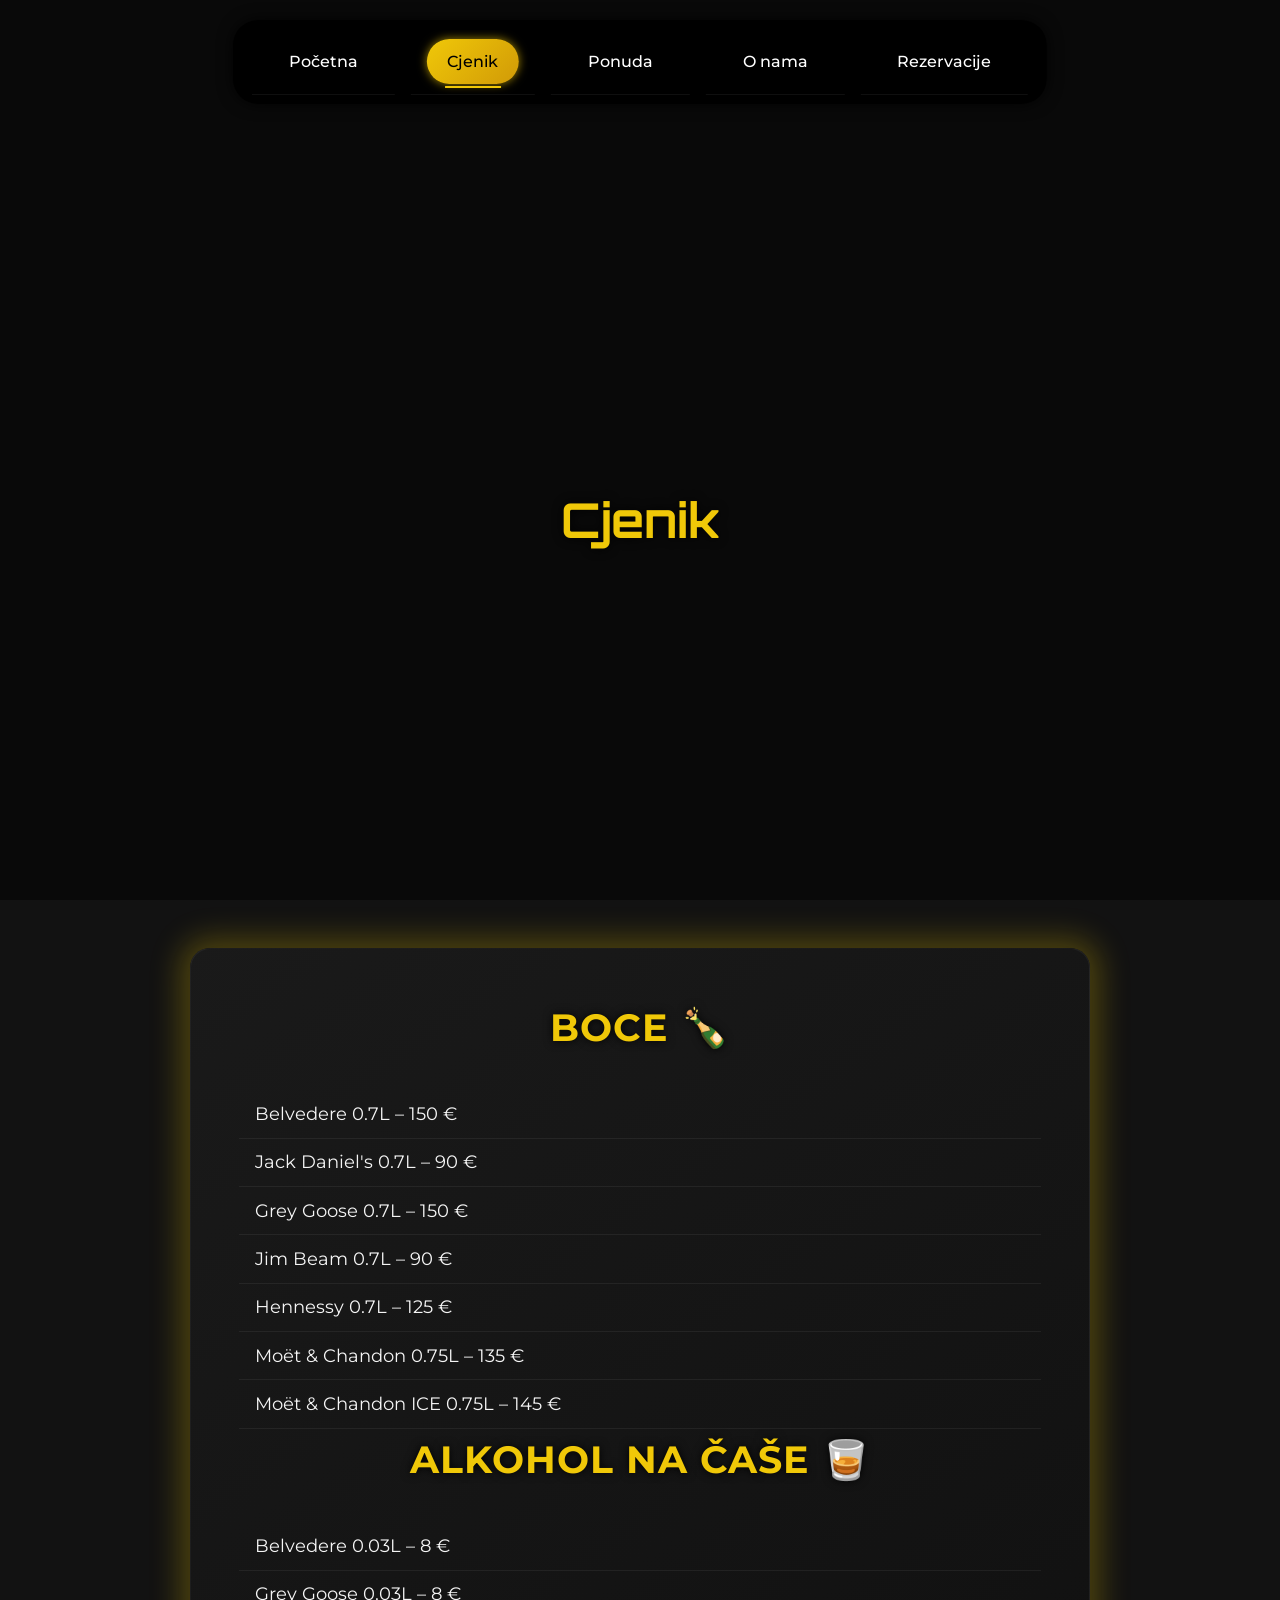
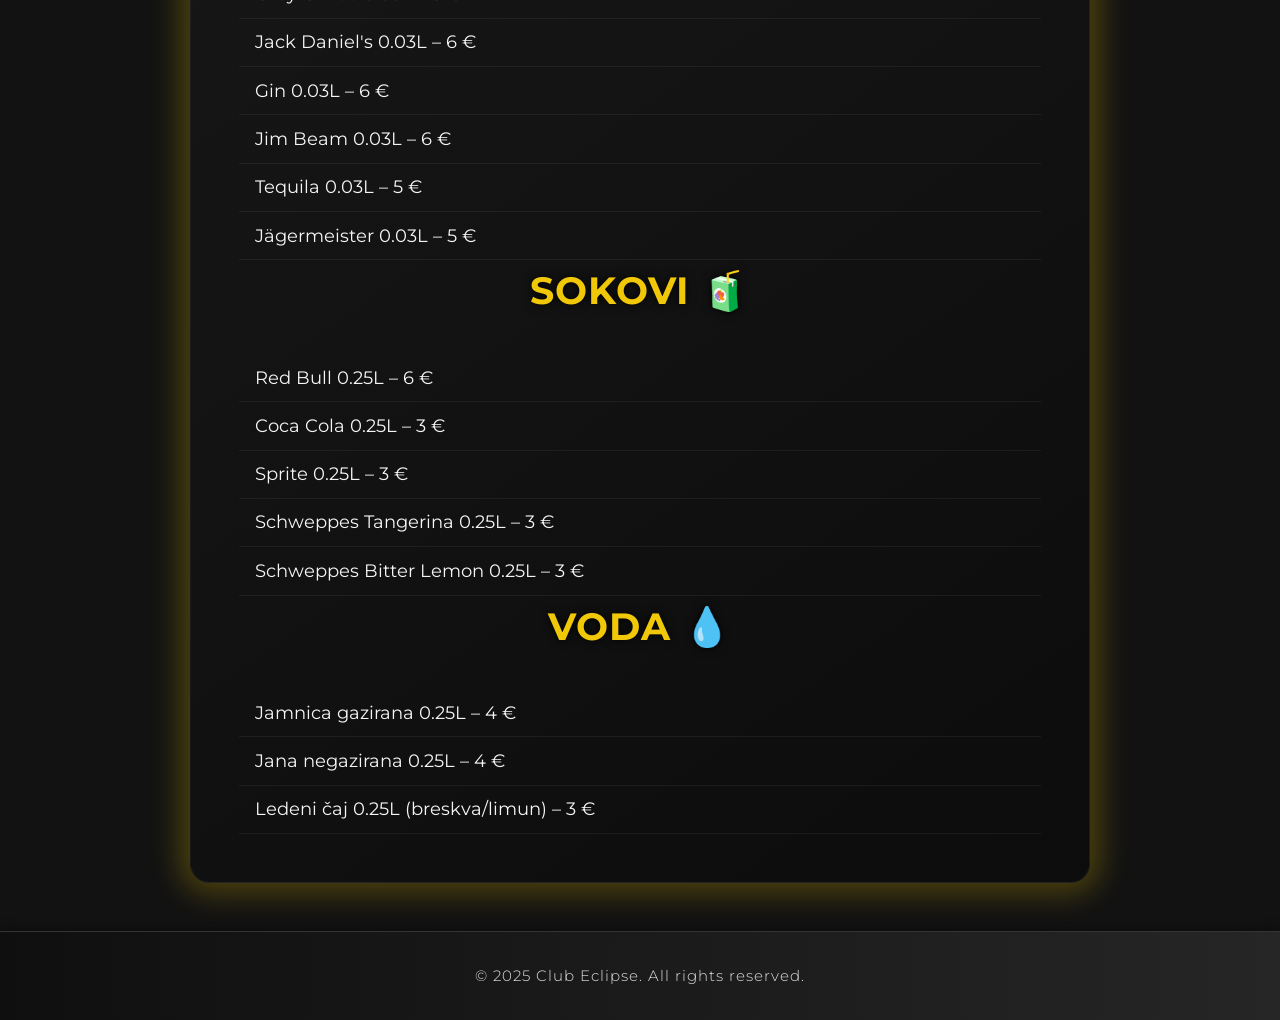
==== cjenik.html @ 38d71d37 "Add files via upload" ====
<!DOCTYPE html>
<html lang="hr">
<head>
  <meta charset="UTF-8">
  <meta name="viewport" content="width=device-width, initial-scale=1.0">
  <title>Cjenik | Club Eclipse</title>
  <link rel="stylesheet" href="style.css">
  <link href="https://fonts.googleapis.com/css2?family=Orbitron:wght@600&family=Montserrat&display=swap" rel="stylesheet">
</head>
<body>
  <header class="hero" style="background-image: url('img/club-bg.jpg');">
    <div class="overlay"></div>
    <nav class="navbar">
      <ul>
        <li><a href="index.html">Početna</a></li>
        <li><a href="cjenik.html" class="active">Cjenik</a></li>
        <li><a href="ponuda.html">Ponuda</a></li>
        <li><a href="onama.html">O nama</a></li>
        <li><a href="rezervacije.html">Rezervacije</a></li>
      </ul>
    </nav>
    <div class="page-title">
      <h1>Cjenik</h1>
    </div>
  </header>

  <section class="menu-section">
    <h2>Boce 🍾</h2>
    <ul class="menu-list">
      <li>Belvedere 0.7L – 150 €</li>
      <li>Jack Daniel's 0.7L – 90 €</li>
      <li>Grey Goose 0.7L – 150 €</li>
      <li>Jim Beam 0.7L – 90 €</li>
      <li>Hennessy 0.7L – 125 €</li>
      <li>Moët & Chandon 0.75L – 135 €</li>
      <li>Moët & Chandon ICE 0.75L – 145 €</li>
    </ul>

    <h2>Alkohol na čaše 🥃
    </h2>
    <ul class="menu-list">
      <li>Belvedere 0.03L – 8 €</li>
      <li>Grey Goose 0.03L – 8 €</li>
      <li>Jack Daniel's 0.03L – 6 €</li>
      <li>Gin 0.03L – 6 €</li>
      <li>Jim Beam 0.03L – 6 €</li>
      <li>Tequila 0.03L – 5 €</li>
      <li>Jägermeister 0.03L – 5 €</li>
    </ul>

    <h2>Sokovi 🧃</h2>
    <ul class="menu-list">
      <li>Red Bull 0.25L – 6 €</li>
      <li>Coca Cola 0.25L – 3 €</li>
      <li>Sprite 0.25L – 3 €</li>
      <li>Schweppes Tangerina 0.25L – 3 €</li>
      <li>Schweppes Bitter Lemon 0.25L – 3 €</li>
    </ul>

    <h2>Voda 💧</h2>
    <ul class="menu-list">
      <li>Jamnica gazirana 0.25L – 4 €</li>
      <li>Jana negazirana 0.25L – 4 €</li>
      <li>Ledeni čaj 0.25L (breskva/limun) – 3 €</li>
    </ul>
  </section>

  <footer>
    <p>&copy; 2025 Club Eclipse. All rights reserved.</p>
  </footer>
</body>
</html>
---- style.css ----
* {
    margin: 0;
    padding: 0;
    box-sizing: border-box;
}
  
body {
    font-family: 'Montserrat', sans-serif;
    background-color: #121212;
    color: #f5f5f5;
    line-height: 1.6;
    overflow-x: hidden;
    scroll-behavior: smooth;
}

header.hero {
    height: 100vh;
    background-size: cover;
    background-position: center;
    position: relative;
    display: flex;
    flex-direction: column;
    justify-content: center;
    align-items: center;
    text-align: center;
    animation: fadeIn 0.3s ease-in;
}

@keyframes fadeIn {
    from { opacity: 0; }
    to { opacity: 1; }
}

header.hero .overlay {
    position: absolute;
    top: 0;
    left: 0;
    width: 100%;
    height: 100%;
    background: rgba(0, 0, 0, 0.5);
    z-index: 1;
}

.hero-text {
    position: relative;
    z-index: 2;
    color: #f0c808;
    text-shadow: 0 0 15px #000;
    animation: slideDown 0.6s ease-out;
}

@keyframes slideDown {
    from { transform: translateY(-30px); opacity: 0; }
    to { transform: translateY(0); opacity: 1; }
}

.hero-text h1 {
    font-family: 'Orbitron', sans-serif;
    font-size: 4.5rem;
    margin-bottom: 0.5rem;
}

.hero-text .slogan {
    font-size: 1.5rem;
    color: #f5f5dc;
    font-style: italic;
}

.page-title {
    position: relative;
    z-index: 2;
    padding-top: 140px;
    text-align: center;
}

.page-title h1 {
    font-family: 'Orbitron', sans-serif;
    font-size: 3rem;
    color: #f0c808;
    text-shadow: 0 0 12px #000;
}

.navbar {
    position: fixed;
    top: 20px;
    left: 50%;
    transform: translateX(-50%);
    z-index: 9999;
    background: rgba(0, 0, 0, 0.95);
    border-radius: 25px;
    box-shadow: 0 0 15px rgba(0, 0, 0, 0.8);
    padding: 0.6rem 1.2rem;
    max-width: 95vw;
    width: auto;
}

.navbar ul {
    list-style: none;
    display: flex;
    gap: 1rem;
    margin: 0;
    padding: 0;
    flex-wrap: nowrap;
    overflow-x: auto;
    -webkit-overflow-scrolling: touch;
    background: transparent;
}

.navbar ul::-webkit-scrollbar {
    height: 6px;
}

.navbar ul::-webkit-scrollbar-thumb {
    background: #f0c808aa;
    border-radius: 3px;
}

.navbar ul::-webkit-scrollbar-track {
    background: transparent;
}

.navbar a {
    text-decoration: none;
    color: #fff;
    padding: 0.6rem 1.3rem;
    border-radius: 30px;
    font-weight: 500;
    transition: all 0.15s ease-in-out;
    white-space: nowrap;
    display: inline-block;
    position: relative;
    font-size: 1rem;
}

.navbar a::after {
    content: '';
    position: absolute;
    bottom: -4px;
    left: 50%;
    transform: translateX(-50%);
    width: 0;
    height: 2px;
    background: #f0c808;
    transition: width 0.15s;
}

.navbar a:hover::after,
.navbar a.active::after {
    width: 60%;
}

.navbar a:hover,
.navbar a.active {
    background: linear-gradient(135deg, #f0c808, #d19a07);
    color: #000;
    box-shadow: 0 0 10px #f0c808aa;
}

.intro,
.menu-section,
.offers-section,
.about-section,
.reservation-section {
    margin: 3rem auto;
    padding: 3rem;
    max-width: 900px;
    border-radius: 20px;
    text-align: center;
    background: linear-gradient(145deg, rgba(28, 28, 28, 0.85), rgba(12, 12, 12, 0.85));
    backdrop-filter: blur(10px);
    border: 1px solid rgba(255, 255, 255, 0.05);
    
    box-shadow: 0 0 30px 10px rgba(255, 215, 0, 0.25);
    transition: none;
}

.intro h2,
.menu-section h2,
.offers-section h2,
.about-section h2,
.reservation-section h2 {
    font-size: 2.4rem;
    margin-bottom: 1.2rem;
    color: #f0c808;
    text-transform: uppercase;
    letter-spacing: 1px;
    text-shadow: 0 0 10px #000;
}

ul.menu-list,
ul.offer-list {
    list-style: none;
    padding: 0;
    text-align: left;
    margin-top: 2rem;
}

ul li {
    padding: 0.6rem 1rem;
    border-bottom: 1px solid rgba(255, 255, 255, 0.06);
    font-size: 1.1rem;
    transition: background 0.15s ease;
}

ul li:hover {
    background: rgba(255, 255, 255, 0.03);
}

form {
    display: flex;
    flex-direction: column;
    gap: 1rem;
    margin-top: 2rem;
    animation: fadeIn 0.8s ease-in;
}

input,
select,
button {
    padding: 0.7rem;
    border: none;
    border-radius: 6px;
    font-size: 1rem;
}

input,
select {
    background-color: #333;
    color: #fff;
}

button {
    background: linear-gradient(135deg, #f0c808, #d19a07);
    color: #000;
    font-weight: 700;
    font-size: 1.1rem;
    padding: 0.9rem 1.2rem;
    border: none;
    border-radius: 10px;
    cursor: pointer;
    transition: all 0.3s ease;
    text-shadow: 0 0 4px rgba(0,0,0,0.2);
    letter-spacing: 0.05em;
}

button:hover {
    background: linear-gradient(135deg, #d19a07, #f0c808);
    transform: translateY(-2px);
    color: #111;
}

button:active {
    transform: translateY(1px);
    box-shadow: 0 3px 6px rgba(240, 200, 8, 0.7);
}

footer {
    background: linear-gradient(to right, rgba(15, 15, 15, 0.9), rgba(40, 40, 40, 0.9));
    padding: 2rem;
    text-align: center;
    font-size: 0.95rem;
    color: #f5f5f5;
    border-top: 1px solid #333;
    box-shadow: 0 -2px 10px rgba(0, 0, 0, 0.4);
    font-weight: 300;
    letter-spacing: 1px;
}

footer p {
    margin: 0;
    opacity: 0.9;
}

@media (max-width: 768px) {
    .hero-text h1,
    .page-title h1 {
        font-size: 2.8rem;
    }

    .hero-text .slogan {
        font-size: 1.1rem;
    }

    .navbar ul {
        flex-direction: row !important;
        overflow-x: auto;
        -webkit-overflow-scrolling: touch;
        gap: 0.6rem;
        padding: 0.5rem 1rem;
        justify-content: flex-start;
        white-space: nowrap;
    }

    .navbar a {
        white-space: nowrap;
        width: auto;
        padding: 0.5rem 1rem;
        font-size: 1rem;
        display: inline-block;
        box-sizing: border-box;
        text-align: center;
    }

    .intro,
    .menu-section,
    .offers-section,
    .about-section,
    .reservation-section {
        padding: 2rem 1.5rem;
        max-width: 95%;
        margin: 2rem auto;
    }

    form {
        gap: 0.8rem;
    }

    input,
    select,
    button {
        font-size: 1rem;
        padding: 0.8rem;
    }

    button {
        font-size: 1.1rem;
    }
}

@media (max-width: 480px) {
    .page-title h1 {
        font-size: 2rem;
    }

    .intro h2,
    .menu-section h2,
    .offers-section h2,
    .about-section h2,
    .reservation-section h2 {
        font-size: 1.8rem;
    }

    .navbar ul {
        gap: 0.5rem;
        padding: 0.4rem 1rem;
    }

    .navbar a {
        font-size: 0.95rem;
        padding: 0.45rem 1rem;
        white-space: nowrap;
        text-align: center;
        width: auto;
        box-sizing: border-box;
    }

    input,
    select,
    button {
        font-size: 0.95rem;
        padding: 0.7rem;
    }

    button {
        font-size: 1rem;
    }
}

@media (max-width: 430px) {
  .navbar {
    max-width: 98vw;
    padding-left: 0.5rem;
    padding-right: 0.8rem;
  }

  .navbar ul {
    padding-right: 0.5rem;
    scroll-padding-right: 1rem;
  }

  .navbar a {
    font-size: 0.9rem;
    padding: 0.4rem 0.8rem;
  }
}

@media (max-width: 360px) {
  header.hero {
    padding: 0 1rem;
    height: auto;
  }

  .hero-text h1 {
    font-size: 2rem;
  }

  .hero-text .slogan {
    font-size: 1rem;
  }

  .navbar {
    left: 0 !important;
    transform: none !important;
    width: 100vw;
    padding: 0 0.5rem;
  }

  .navbar ul {
    justify-content: center;
    padding: 0.3rem 0.5rem;
    background: rgba(0,0,0,0.95);
    border-radius: 0;
    box-shadow: none;
    gap: 0.4rem;
  }

  .navbar a {
    padding: 0.4rem 0.7rem;
    font-size: 0.9rem;
  }

  .intro,
  .menu-section,
  .offers-section,
  .about-section,
  .reservation-section {
    padding: 1.5rem 1rem;
    max-width: 100%;
  }
}

.about-section {
    padding: 3rem 3rem 4rem 3rem;
}

.about-box {
    background: rgba(20, 20, 20, 0.85);
    border-radius: 15px;
    padding: 30px 40px;
    max-width: 700px;
    margin: 40px auto 0 auto;
    color: #eee;
    font-family: 'Montserrat', sans-serif;
    font-size: 1.15rem;
    line-height: 1.7;
    text-align: center;
    user-select: text;
    transition: box-shadow 0.3s ease;
}

.about-box p {
    margin-bottom: 2rem;
    letter-spacing: 0.03em;
    color: #ddd;
}

.about-box strong {
    color: #ffd700;
    font-weight: 700;
    font-size: 1.25rem;
    display: block;
    margin-top: 1.8rem;
    margin-bottom: 0.8rem;
    letter-spacing: 0.07em;
    text-transform: uppercase;
    font-family: 'Orbitron', sans-serif;
}

.about-box a {
    color: #1e90ff;
    text-decoration: none;
    transition: color 0.3s ease;
}

.about-box a:hover {
    color: #ffd700;
    text-decoration: underline;
}

.about-box p:first-of-type {
    text-align: justify;
    text-justify: inter-word;
}
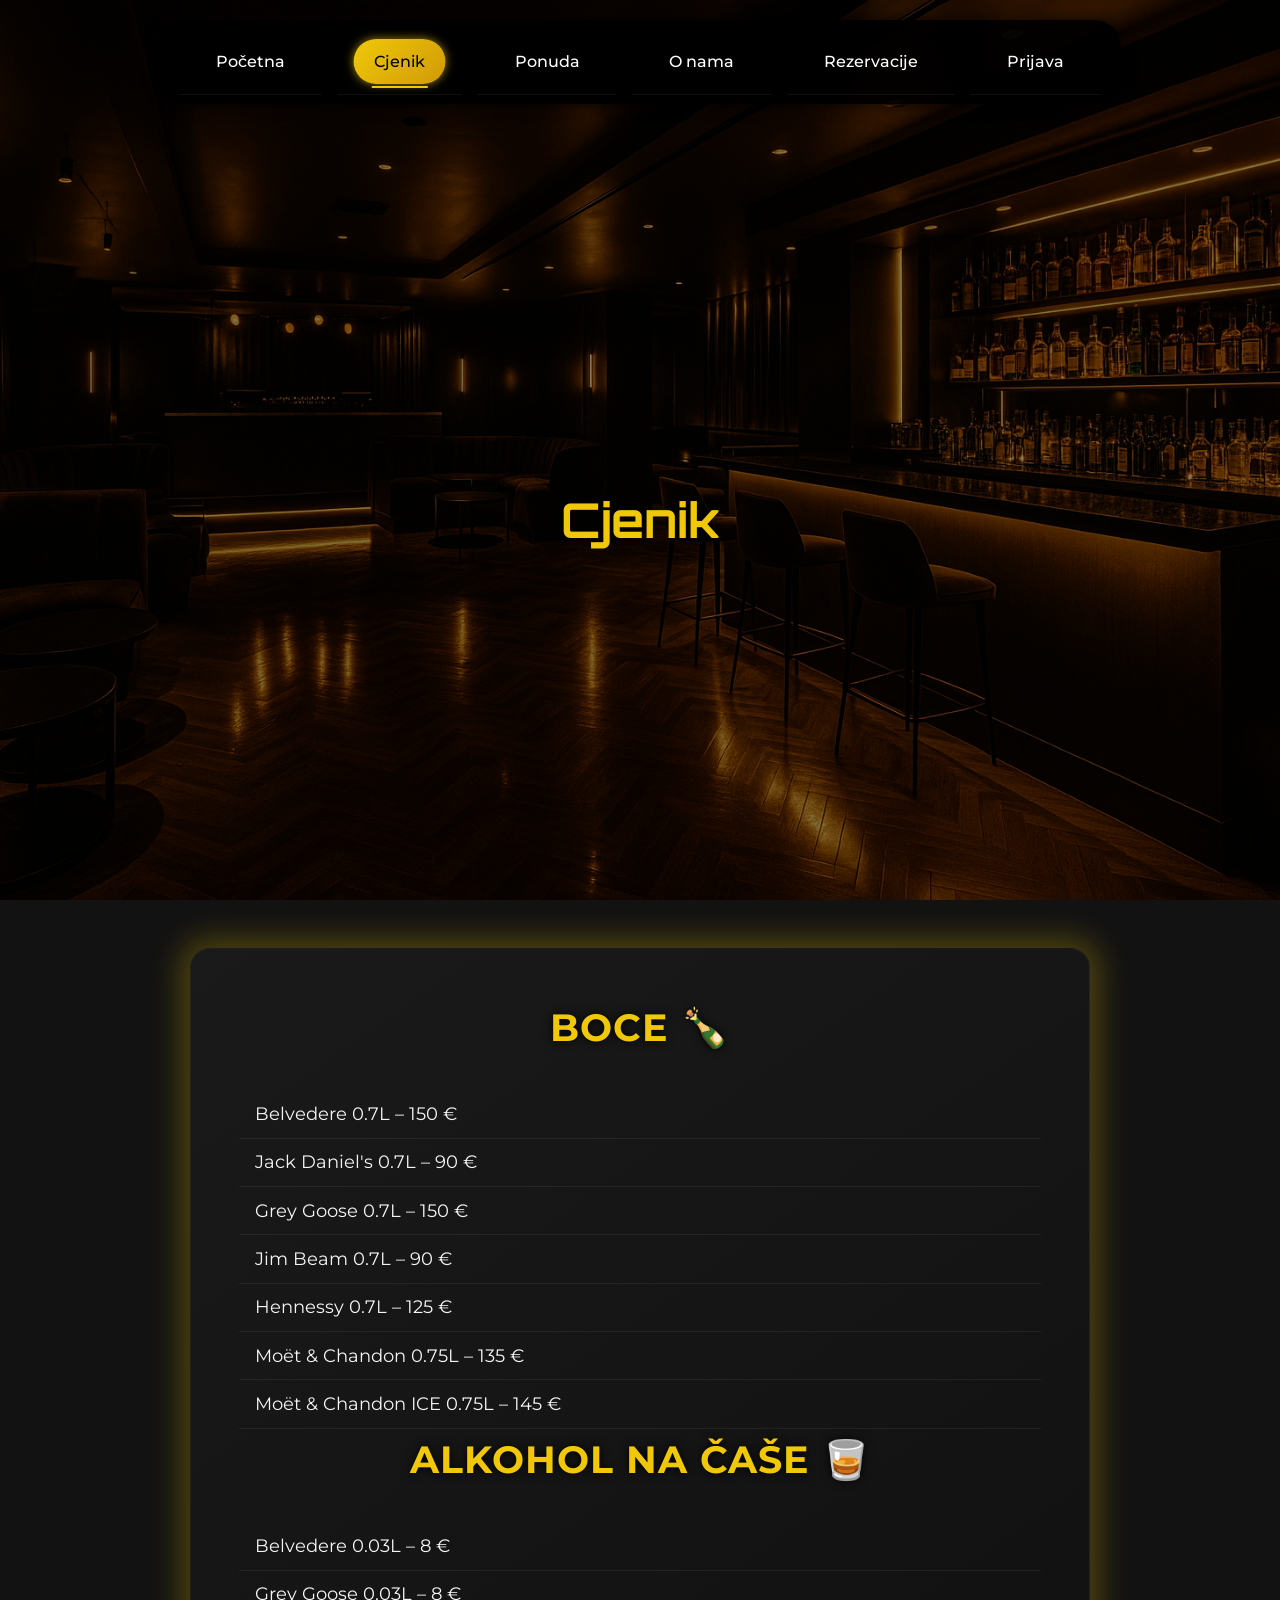
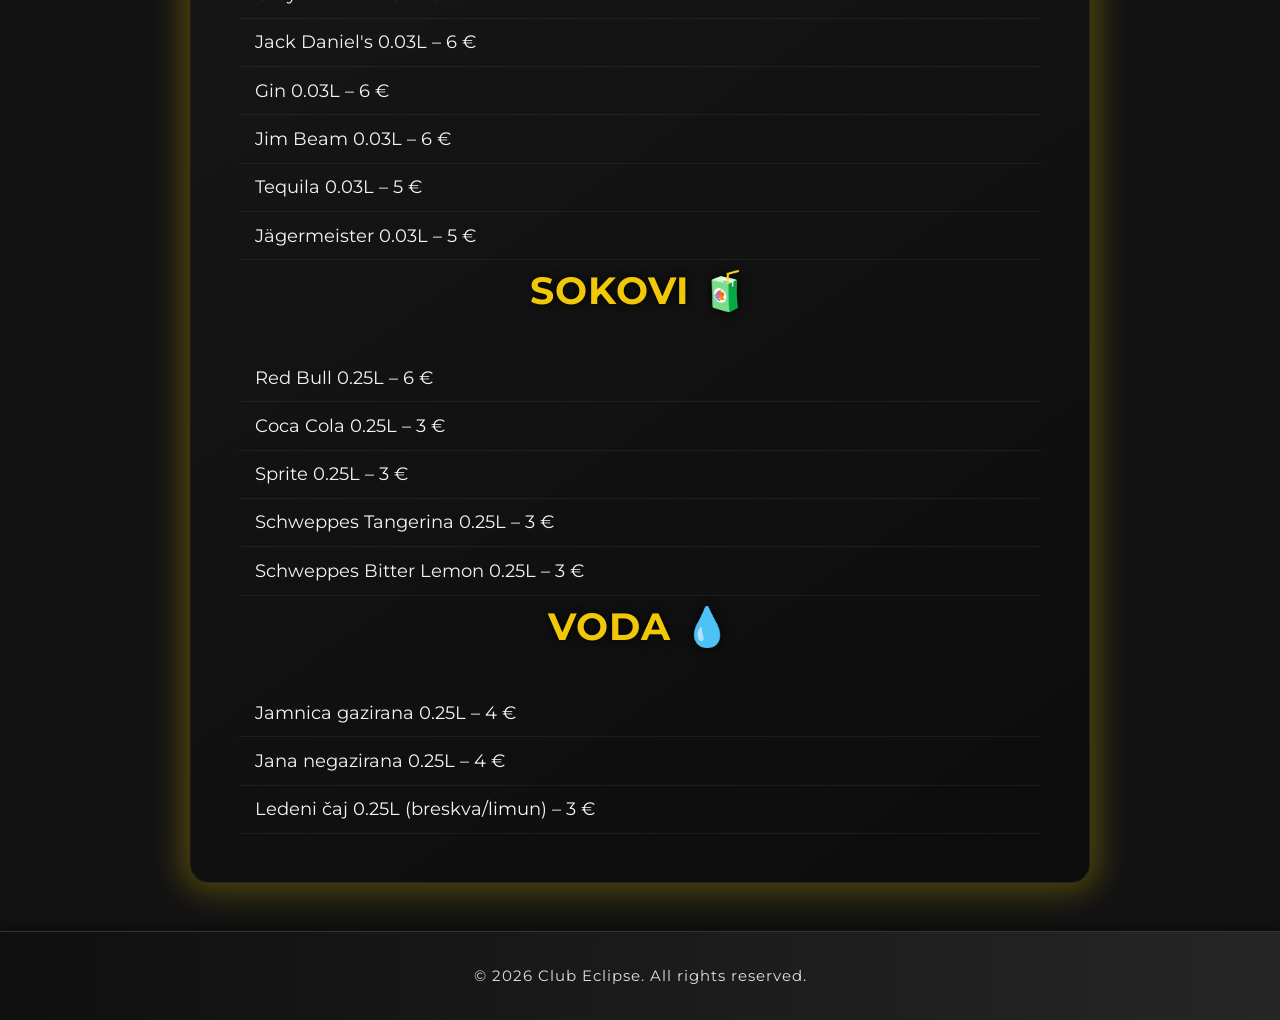
==== commit 0f09e8f7: "Dodani login, registracija, admin panel i rezervacije" ====
--- a/cjenik.html
+++ b/cjenik.html
@@ -66,7 +66,8 @@
   </section>
 
   <footer>
-    <p>&copy; 2025 Club Eclipse. All rights reserved.</p>
+    <p>&copy; 2026 Club Eclipse. All rights reserved.</p>
   </footer>
+  <script src="script.js"></script>
 </body>
-</html>
+</html>
--- a/style.css
+++ b/style.css
@@ -1,9 +1,10 @@
+/* OSNOVNO */
 * {
     margin: 0;
     padding: 0;
     box-sizing: border-box;
 }
-  
+
 body {
     font-family: 'Montserrat', sans-serif;
     background-color: #121212;
@@ -13,6 +14,7 @@
     scroll-behavior: smooth;
 }
 
+/* HERO */
 header.hero {
     height: 100vh;
     background-size: cover;
@@ -26,32 +28,24 @@
     animation: fadeIn 0.3s ease-in;
 }
 
-@keyframes fadeIn {
-    from { opacity: 0; }
-    to { opacity: 1; }
-}
-
 header.hero .overlay {
     position: absolute;
-    top: 0;
-    left: 0;
-    width: 100%;
-    height: 100%;
+    inset: 0;
     background: rgba(0, 0, 0, 0.5);
     z-index: 1;
 }
 
-.hero-text {
+.hero-text,
+.page-title {
     position: relative;
     z-index: 2;
+    text-align: center;
+}
+
+.hero-text {
     color: #f0c808;
     text-shadow: 0 0 15px #000;
     animation: slideDown 0.6s ease-out;
-}
-
-@keyframes slideDown {
-    from { transform: translateY(-30px); opacity: 0; }
-    to { transform: translateY(0); opacity: 1; }
 }
 
 .hero-text h1 {
@@ -67,10 +61,7 @@
 }
 
 .page-title {
-    position: relative;
-    z-index: 2;
     padding-top: 140px;
-    text-align: center;
 }
 
 .page-title h1 {
@@ -80,6 +71,24 @@
     text-shadow: 0 0 12px #000;
 }
 
+/* ANIMACIJE */
+@keyframes fadeIn {
+    from { opacity: 0; }
+    to { opacity: 1; }
+}
+
+@keyframes slideDown {
+    from {
+        transform: translateY(-30px);
+        opacity: 0;
+    }
+    to {
+        transform: translateY(0);
+        opacity: 1;
+    }
+}
+
+/* NAVBAR */
 .navbar {
     position: fixed;
     top: 20px;
@@ -91,19 +100,16 @@
     box-shadow: 0 0 15px rgba(0, 0, 0, 0.8);
     padding: 0.6rem 1.2rem;
     max-width: 95vw;
-    width: auto;
 }
 
 .navbar ul {
     list-style: none;
     display: flex;
+    flex-wrap: nowrap;
     gap: 1rem;
-    margin: 0;
-    padding: 0;
-    flex-wrap: nowrap;
     overflow-x: auto;
+    background: transparent;
     -webkit-overflow-scrolling: touch;
-    background: transparent;
 }
 
 .navbar ul::-webkit-scrollbar {
@@ -115,21 +121,17 @@
     border-radius: 3px;
 }
 
-.navbar ul::-webkit-scrollbar-track {
-    background: transparent;
-}
-
 .navbar a {
+    display: inline-block;
+    position: relative;
     text-decoration: none;
     color: #fff;
     padding: 0.6rem 1.3rem;
     border-radius: 30px;
     font-weight: 500;
-    transition: all 0.15s ease-in-out;
+    font-size: 1rem;
     white-space: nowrap;
-    display: inline-block;
-    position: relative;
-    font-size: 1rem;
+    transition: 0.15s ease-in-out;
 }
 
 .navbar a::after {
@@ -156,6 +158,7 @@
     box-shadow: 0 0 10px #f0c808aa;
 }
 
+/* GLAVNE SEKCIJE */
 .intro,
 .menu-section,
 .offers-section,
@@ -166,12 +169,14 @@
     max-width: 900px;
     border-radius: 20px;
     text-align: center;
-    background: linear-gradient(145deg, rgba(28, 28, 28, 0.85), rgba(12, 12, 12, 0.85));
+    background: linear-gradient(
+        145deg,
+        rgba(28, 28, 28, 0.85),
+        rgba(12, 12, 12, 0.85)
+    );
     backdrop-filter: blur(10px);
     border: 1px solid rgba(255, 255, 255, 0.05);
-    
     box-shadow: 0 0 30px 10px rgba(255, 215, 0, 0.25);
-    transition: none;
 }
 
 .intro h2,
@@ -187,10 +192,10 @@
     text-shadow: 0 0 10px #000;
 }
 
+/* CJENIK I PONUDA */
 ul.menu-list,
 ul.offer-list {
     list-style: none;
-    padding: 0;
     text-align: left;
     margin-top: 2rem;
 }
@@ -206,6 +211,7 @@
     background: rgba(255, 255, 255, 0.03);
 }
 
+/* FORME */
 form {
     display: flex;
     flex-direction: column;
@@ -235,11 +241,9 @@
     font-weight: 700;
     font-size: 1.1rem;
     padding: 0.9rem 1.2rem;
-    border: none;
     border-radius: 10px;
     cursor: pointer;
-    transition: all 0.3s ease;
-    text-shadow: 0 0 4px rgba(0,0,0,0.2);
+    transition: 0.3s ease;
     letter-spacing: 0.05em;
 }
 
@@ -254,15 +258,193 @@
     box-shadow: 0 3px 6px rgba(240, 200, 8, 0.7);
 }
 
+/* LOGIN / REGISTER */
+.auth-link {
+    margin-top: 1.5rem;
+    text-align: center;
+    color: #ddd;
+}
+
+.auth-link a {
+    color: #f0c808;
+    text-decoration: none;
+    font-weight: bold;
+}
+
+.auth-link a:hover {
+    text-decoration: underline;
+}
+
+/* O NAMA */
+.about-section {
+    padding: 3rem 3rem 4rem;
+}
+
+.about-box {
+    background: rgba(20, 20, 20, 0.85);
+    border-radius: 15px;
+    padding: 30px 40px;
+    max-width: 700px;
+    margin: 40px auto 0;
+    color: #eee;
+    font-size: 1.15rem;
+    line-height: 1.7;
+    text-align: center;
+}
+
+.about-box p {
+    margin-bottom: 2rem;
+    letter-spacing: 0.03em;
+    color: #ddd;
+}
+
+.about-box p:first-of-type {
+    text-align: justify;
+}
+
+.about-box strong {
+    display: block;
+    margin: 1.8rem 0 0.8rem;
+    color: #ffd700;
+    font-family: 'Orbitron', sans-serif;
+    font-size: 1.25rem;
+    font-weight: 700;
+    letter-spacing: 0.07em;
+    text-transform: uppercase;
+}
+
+.about-box a {
+    color: #1e90ff;
+    text-decoration: none;
+}
+
+.about-box a:hover {
+    color: #ffd700;
+    text-decoration: underline;
+}
+
+/* ADMIN PANEL */
+.admin-header {
+    min-height: 300px;
+    background: linear-gradient(145deg, #111, #1c1c1c);
+    position: relative;
+    display: flex;
+    align-items: center;
+    justify-content: center;
+    text-align: center;
+}
+
+.admin-title {
+    margin-top: 80px;
+}
+
+.admin-title h1 {
+    font-family: 'Orbitron', sans-serif;
+    color: #f0c808;
+    font-size: 3rem;
+    text-transform: uppercase;
+    text-shadow: 0 0 15px #000;
+}
+
+.admin-title p {
+    color: #ddd;
+    margin-top: 10px;
+    font-size: 1.2rem;
+}
+
+.admin-section,
+.my-reservations-section {
+    max-width: 1200px;
+    margin: 50px auto;
+    padding: 20px;
+}
+
+.admin-box,
+.my-reservations-box {
+    background: linear-gradient(
+        145deg,
+        rgba(28, 28, 28, 0.95),
+        rgba(12, 12, 12, 0.95)
+    );
+    border-radius: 20px;
+    padding: 35px;
+    border: 1px solid rgba(255, 255, 255, 0.05);
+    box-shadow: 0 0 30px rgba(240, 200, 8, 0.2);
+}
+
+.admin-box h2,
+.my-reservations-box h2 {
+    font-family: 'Orbitron', sans-serif;
+    color: #f0c808;
+    text-align: center;
+    margin-bottom: 30px;
+    font-size: 2rem;
+}
+
+/* TABLICE */
+.table-container {
+    width: 100%;
+    overflow-x: auto;
+}
+
+.admin-table {
+    width: 100%;
+    min-width: 850px;
+    border-collapse: collapse;
+}
+
+.admin-table th {
+    background: #f0c808;
+    color: #111;
+    padding: 15px;
+    text-align: center;
+}
+
+.admin-table td {
+    padding: 14px;
+    text-align: center;
+    color: #eee;
+    border-bottom: 1px solid rgba(255, 255, 255, 0.1);
+}
+
+.admin-table tr:hover {
+    background: rgba(255, 255, 255, 0.04);
+}
+
+.delete-button {
+    background: #b91c1c;
+    color: #fff;
+    padding: 8px 14px;
+    border-radius: 7px;
+    font-size: 0.9rem;
+}
+
+.delete-button:hover {
+    background: #dc2626;
+    color: #fff;
+    transform: translateY(-1px);
+}
+
+.nema-rezervacija {
+    text-align: center;
+    color: #aaa;
+    margin-top: 30px;
+    font-size: 1.1rem;
+}
+
+/* FOOTER */
 footer {
-    background: linear-gradient(to right, rgba(15, 15, 15, 0.9), rgba(40, 40, 40, 0.9));
+    background: linear-gradient(
+        to right,
+        rgba(15, 15, 15, 0.9),
+        rgba(40, 40, 40, 0.9)
+    );
     padding: 2rem;
     text-align: center;
     font-size: 0.95rem;
     color: #f5f5f5;
     border-top: 1px solid #333;
     box-shadow: 0 -2px 10px rgba(0, 0, 0, 0.4);
-    font-weight: 300;
     letter-spacing: 1px;
 }
 
@@ -271,6 +453,7 @@
     opacity: 0.9;
 }
 
+/* TABLET */
 @media (max-width: 768px) {
     .hero-text h1,
     .page-title h1 {
@@ -282,9 +465,6 @@
     }
 
     .navbar ul {
-        flex-direction: row !important;
-        overflow-x: auto;
-        -webkit-overflow-scrolling: touch;
         gap: 0.6rem;
         padding: 0.5rem 1rem;
         justify-content: flex-start;
@@ -292,13 +472,8 @@
     }
 
     .navbar a {
-        white-space: nowrap;
-        width: auto;
         padding: 0.5rem 1rem;
         font-size: 1rem;
-        display: inline-block;
-        box-sizing: border-box;
-        text-align: center;
     }
 
     .intro,
@@ -311,22 +486,22 @@
         margin: 2rem auto;
     }
 
-    form {
-        gap: 0.8rem;
-    }
-
-    input,
-    select,
-    button {
-        font-size: 1rem;
-        padding: 0.8rem;
-    }
-
-    button {
-        font-size: 1.1rem;
-    }
-}
-
+    .admin-title h1 {
+        font-size: 2.2rem;
+    }
+
+    .admin-section,
+    .my-reservations-section {
+        padding: 10px;
+    }
+
+    .admin-box,
+    .my-reservations-box {
+        padding: 20px 10px;
+    }
+}
+
+/* MOBITEL */
 @media (max-width: 480px) {
     .page-title h1 {
         font-size: 2rem;
@@ -348,10 +523,6 @@
     .navbar a {
         font-size: 0.95rem;
         padding: 0.45rem 1rem;
-        white-space: nowrap;
-        text-align: center;
-        width: auto;
-        box-sizing: border-box;
     }
 
     input,
@@ -360,124 +531,65 @@
         font-size: 0.95rem;
         padding: 0.7rem;
     }
-
-    button {
+}
+
+/* MANJI MOBITEL */
+@media (max-width: 430px) {
+    .navbar {
+        max-width: 98vw;
+        padding: 0 0.8rem 0 0.5rem;
+    }
+
+    .navbar ul {
+        padding-right: 0.5rem;
+    }
+
+    .navbar a {
+        font-size: 0.9rem;
+        padding: 0.4rem 0.8rem;
+    }
+}
+
+/* VRLO MALI EKRANI */
+@media (max-width: 360px) {
+    header.hero {
+        padding: 0 1rem;
+        height: auto;
+        min-height: 100vh;
+    }
+
+    .hero-text h1 {
+        font-size: 2rem;
+    }
+
+    .hero-text .slogan {
         font-size: 1rem;
     }
-}
-
-@media (max-width: 430px) {
-  .navbar {
-    max-width: 98vw;
-    padding-left: 0.5rem;
-    padding-right: 0.8rem;
-  }
-
-  .navbar ul {
-    padding-right: 0.5rem;
-    scroll-padding-right: 1rem;
-  }
-
-  .navbar a {
-    font-size: 0.9rem;
-    padding: 0.4rem 0.8rem;
-  }
-}
-
-@media (max-width: 360px) {
-  header.hero {
-    padding: 0 1rem;
-    height: auto;
-  }
-
-  .hero-text h1 {
-    font-size: 2rem;
-  }
-
-  .hero-text .slogan {
-    font-size: 1rem;
-  }
-
-  .navbar {
-    left: 0 !important;
-    transform: none !important;
-    width: 100vw;
-    padding: 0 0.5rem;
-  }
-
-  .navbar ul {
-    justify-content: center;
-    padding: 0.3rem 0.5rem;
-    background: rgba(0,0,0,0.95);
-    border-radius: 0;
-    box-shadow: none;
-    gap: 0.4rem;
-  }
-
-  .navbar a {
-    padding: 0.4rem 0.7rem;
-    font-size: 0.9rem;
-  }
-
-  .intro,
-  .menu-section,
-  .offers-section,
-  .about-section,
-  .reservation-section {
-    padding: 1.5rem 1rem;
-    max-width: 100%;
-  }
-}
-
-.about-section {
-    padding: 3rem 3rem 4rem 3rem;
-}
-
-.about-box {
-    background: rgba(20, 20, 20, 0.85);
-    border-radius: 15px;
-    padding: 30px 40px;
-    max-width: 700px;
-    margin: 40px auto 0 auto;
-    color: #eee;
-    font-family: 'Montserrat', sans-serif;
-    font-size: 1.15rem;
-    line-height: 1.7;
-    text-align: center;
-    user-select: text;
-    transition: box-shadow 0.3s ease;
-}
-
-.about-box p {
-    margin-bottom: 2rem;
-    letter-spacing: 0.03em;
-    color: #ddd;
-}
-
-.about-box strong {
-    color: #ffd700;
-    font-weight: 700;
-    font-size: 1.25rem;
-    display: block;
-    margin-top: 1.8rem;
-    margin-bottom: 0.8rem;
-    letter-spacing: 0.07em;
-    text-transform: uppercase;
-    font-family: 'Orbitron', sans-serif;
-}
-
-.about-box a {
-    color: #1e90ff;
-    text-decoration: none;
-    transition: color 0.3s ease;
-}
-
-.about-box a:hover {
-    color: #ffd700;
-    text-decoration: underline;
-}
-
-.about-box p:first-of-type {
-    text-align: justify;
-    text-justify: inter-word;
+
+    .navbar {
+        left: 0;
+        transform: none;
+        width: 100vw;
+        padding: 0 0.5rem;
+    }
+
+    .navbar ul {
+        justify-content: flex-start;
+        padding: 0.3rem 0.5rem;
+        gap: 0.4rem;
+    }
+
+    .navbar a {
+        padding: 0.4rem 0.7rem;
+        font-size: 0.9rem;
+    }
+
+    .intro,
+    .menu-section,
+    .offers-section,
+    .about-section,
+    .reservation-section {
+        padding: 1.5rem 1rem;
+        max-width: 100%;
+    }
 }
